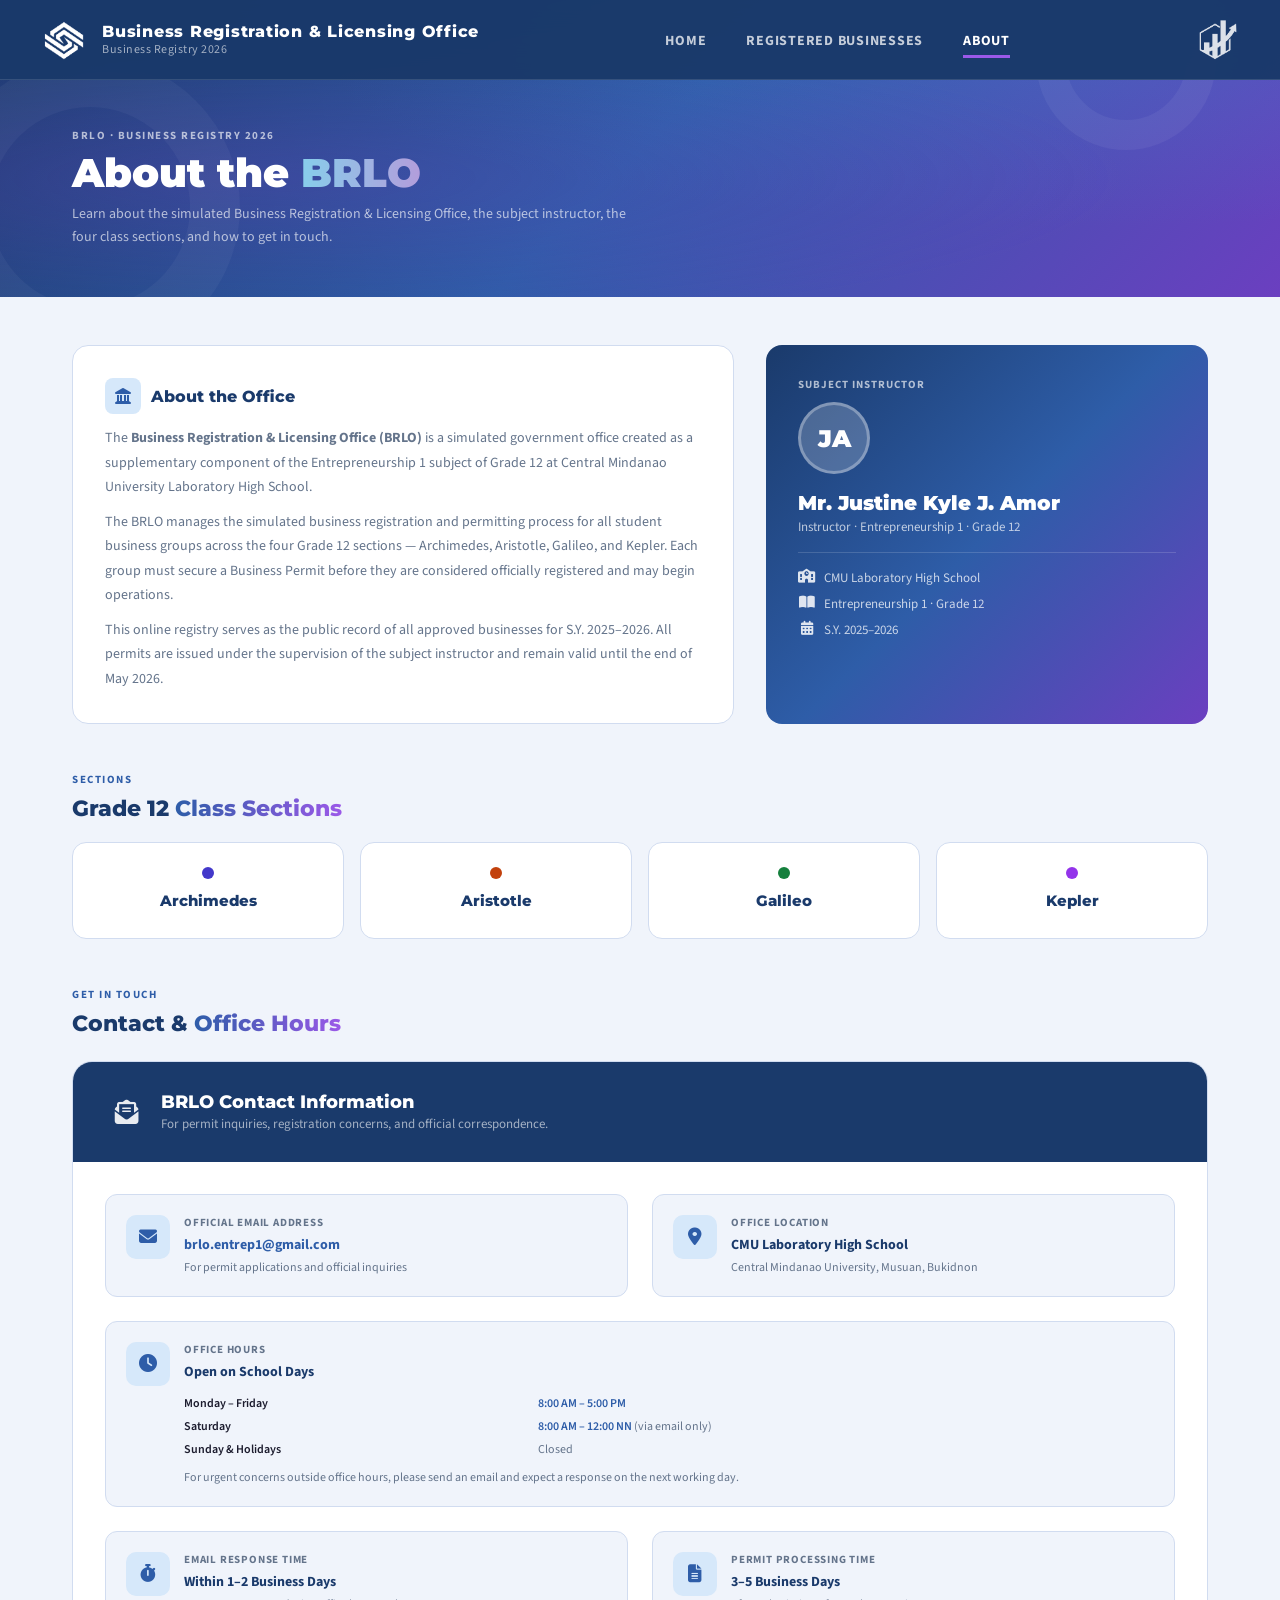
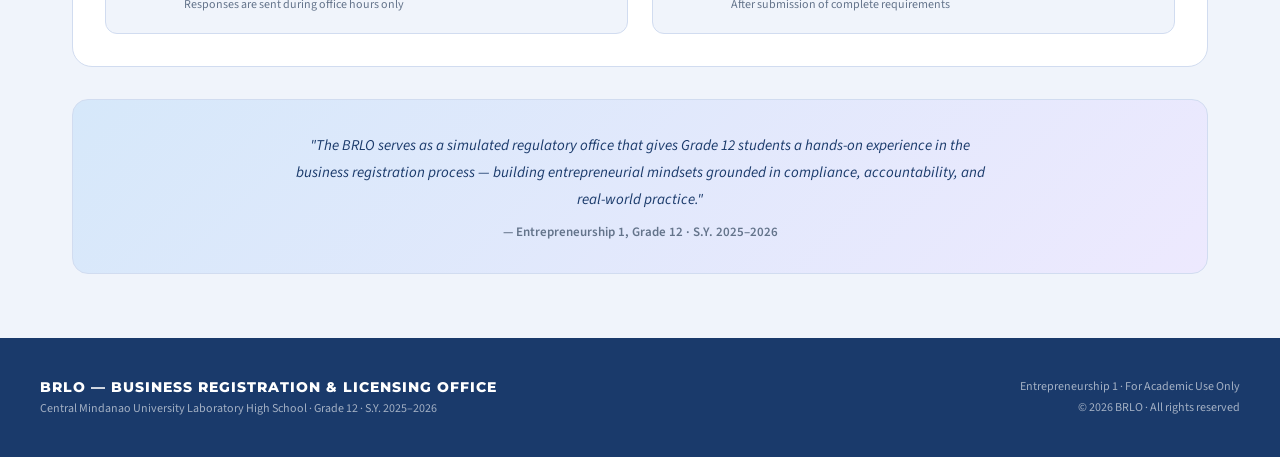
==== about.html @ f9e76e7f "change text in about page" ====
<!DOCTYPE html>
<html lang="en">
<head>
  <meta charset="UTF-8" />
  <meta name="viewport" content="width=device-width, initial-scale=1.0"/>
  <title>About — BRLO 2026</title>
  <link rel="preconnect" href="https://fonts.googleapis.com">
  <link href="https://fonts.googleapis.com/css2?family=Montserrat:wght@400;500;600;700;800;900&family=Source+Sans+3:ital,wght@0,300;0,400;0,600;1,400&display=swap" rel="stylesheet">
  <link rel="stylesheet" href="https://cdnjs.cloudflare.com/ajax/libs/font-awesome/6.5.0/css/all.min.css">
  <link rel="stylesheet" href="css/style.css">
  <link rel="stylesheet" href="css/about.css">
  <link rel="apple-touch-icon" sizes="180x180" href="favicon_io/apple-touch-icon.png">
  <link rel="icon" type="image/png" sizes="32x32" href="favicon_io/favicon-32x32.png">
  <link rel="icon" type="image/png" sizes="16x16" href="favicon_io/favicon-16x16.png">
  <link rel="manifest" href="favicon_io/site.webmanifest">
</head>
<body>

  <!-- ═══════ NAVBAR ═══════ -->
  <nav>
    <a href="index.html" class="nav-brand">
      <img src="logo/brlo-logo.png" alt="BRLO" class="nav-logo" onerror="this.style.display='none'">
      <div class="nav-brand-text">
        <span>Business Registration &amp; Licensing Office</span>
        <span>Business Registry 2026</span>
      </div>
    </a>

    <ul class="nav-links">
      <li><a href="index.html"    data-page="index.html">Home</a></li>
      <li><a href="registry.html" data-page="registry.html">Registered Businesses</a></li>
      <li><a href="about.html"    data-page="about.html">About</a></li>
    </ul>

    <img src="logo/entrep-logo.png" alt="Entrep" class="nav-right-logo" onerror="this.style.display='none'">
  </nav>


  <!-- ═══════ PAGE HEADER ═══════ -->
  <div class="page-header">
    <div class="page-header-geo"></div>
    <div class="page-header-geo2"></div>
    <div class="page-header-inner">
      <div class="page-header-eyebrow">BRLO · Business Registry 2026</div>
      <h1>About the <span>BRLO</span></h1>
      <p class="page-header-sub">
        Learn about the simulated Business Registration &amp; Licensing Office,
        the subject instructor, the four class sections, and how to get in touch.
      </p>
    </div>
  </div>


  <!-- ═══════ MAIN CONTENT ═══════ -->
  <main class="about-main">

    <!-- ── About + Instructor ──────────────────────── -->
    <div class="about-grid">

      <!-- About card -->
      <div class="about-card">
        <div class="about-card-title">
          <div class="icon"><i class="fa-solid fa-landmark"></i></div>
          About the Office
        </div>
        <p>
          The <strong>Business Registration &amp; Licensing Office (BRLO)</strong> is a simulated
          government office created as a supplementary component of the Entrepreneurship 1 subject of
          Grade 12 at Central Mindanao University Laboratory High School.
        </p>
        <p>
          The BRLO manages the simulated business registration and permitting process for all
          student business groups across the four Grade 12 sections — Archimedes, Aristotle,
          Galileo, and Kepler. Each group must secure a Business Permit before they are
          considered officially registered and may begin operations.
        </p>
        <p>
          This online registry serves as the public record of all approved businesses for
          S.Y. 2025–2026. All permits are issued under the supervision of the subject instructor
          and remain valid until the end of May 2026.
        </p>
      </div>

      <!-- Instructor card -->
      <div class="instructor-card">
        <div>
          <div class="instructor-label">Subject Instructor</div>
          <div class="instructor-avatar" style="margin-top: 10px;">JA</div>
        </div>
        <div>
          <div class="instructor-name">Mr. Justine Kyle J. Amor</div>
          <div class="instructor-role">Instructor · Entrepreneurship 1 · Grade 12</div>
        </div>
        <hr class="instructor-divider">
        <div class="instructor-meta">
          <div class="instructor-meta-item">
            <span class="meta-icon"><i class="fa-solid fa-school"></i></span>
            <span>CMU Laboratory High School</span>
          </div>
          <div class="instructor-meta-item">
            <span class="meta-icon"><i class="fa-solid fa-book-open"></i></span>
            <span>Entrepreneurship 1 · Grade 12</span>
          </div>
          <div class="instructor-meta-item">
            <span class="meta-icon"><i class="fa-solid fa-calendar-days"></i></span>
            <span>S.Y. 2025–2026</span>
          </div>
        </div>
      </div>

    </div>


    <!-- ── Class Sections ──────────────────────────── -->
    <div class="section-eyebrow">Sections</div>
    <h2 class="section-title" style="margin-bottom: 1.25rem;">
      Grade 12 <span>Class Sections</span>
    </h2>

    <div class="sections-grid">
      <div class="section-card">
        <div class="section-card-dot Archimedes"></div>
        <div class="section-card-name">Archimedes</div>
      </div>
      <div class="section-card">
        <div class="section-card-dot Aristotle"></div>
        <div class="section-card-name">Aristotle</div>
      </div>
      <div class="section-card">
        <div class="section-card-dot Galileo"></div>
        <div class="section-card-name">Galileo</div>
      </div>
      <div class="section-card">
        <div class="section-card-dot Kepler"></div>
        <div class="section-card-name">Kepler</div>
      </div>
    </div>


    <!-- ── Contact Section ─────────────────────────── -->
    <div id="contact" style="scroll-margin-top: 96px;">
      <div class="section-eyebrow" style="margin-bottom: 8px;">Get in Touch</div>
      <h2 class="section-title" style="margin-bottom: 1.5rem;">
        Contact &amp; <span>Office Hours</span>
      </h2>
    </div>

    <div class="contact-section">
      <div class="contact-header">
        <div class="contact-header-icon"><i class="fa-solid fa-envelope-open-text"></i></div>
        <div>
          <h2>BRLO Contact Information</h2>
          <p>For permit inquiries, registration concerns, and official correspondence.</p>
        </div>
      </div>

      <div class="contact-body">

        <!-- Email -->
        <div class="contact-item">
          <div class="contact-item-icon"><i class="fa-solid fa-envelope"></i></div>
          <div>
            <div class="contact-item-label">Official Email Address</div>
            <div class="contact-item-value">
              <a href="mailto:brlo.entrep1@gmail.com">brlo.entrep1@gmail.com</a>
            </div>
            <div class="contact-item-sub">For permit applications and official inquiries</div>
          </div>
        </div>

        <!-- Location -->
        <div class="contact-item">
          <div class="contact-item-icon"><i class="fa-solid fa-location-dot"></i></div>
          <div>
            <div class="contact-item-label">Office Location</div>
            <div class="contact-item-value">CMU Laboratory High School</div>
            <div class="contact-item-sub">Central Mindanao University, Musuan, Bukidnon</div>
          </div>
        </div>

        <!-- Office Hours -->
        <div class="contact-item" style="grid-column: 1 / -1;">
          <div class="contact-item-icon"><i class="fa-solid fa-clock"></i></div>
          <div style="flex: 1;">
            <div class="contact-item-label">Office Hours</div>
            <div class="contact-item-value" style="margin-bottom: 10px;">
              Open on School Days
            </div>
            <table class="hours-table">
              <tr>
                <td>Monday – Friday</td>
                <td>8:00 AM – 5:00 PM</td>
              </tr>
              <tr>
                <td>Saturday</td>
                <td>8:00 AM – 12:00 NN <span style="color:var(--muted); font-weight:400;">(via email only)</span></td>
              </tr>
              <tr>
                <td>Sunday &amp; Holidays</td>
                <td style="color: var(--muted); font-weight: 400;">Closed</td>
              </tr>
            </table>
            <div class="contact-item-sub" style="margin-top: 8px;">
              For urgent concerns outside office hours, please send an email and expect a response on the next working day.
            </div>
          </div>
        </div>

        <!-- Response time -->
        <div class="contact-item">
          <div class="contact-item-icon"><i class="fa-solid fa-stopwatch"></i></div>
          <div>
            <div class="contact-item-label">Email Response Time</div>
            <div class="contact-item-value">Within 1–2 Business Days</div>
            <div class="contact-item-sub">Responses are sent during office hours only</div>
          </div>
        </div>

        <!-- Permit processing -->
        <div class="contact-item">
          <div class="contact-item-icon"><i class="fa-solid fa-file-lines"></i></div>
          <div>
            <div class="contact-item-label">Permit Processing Time</div>
            <div class="contact-item-value">3–5 Business Days</div>
            <div class="contact-item-sub">After submission of complete requirements</div>
          </div>
        </div>

      </div>
    </div>


    <!-- ── Mission Banner ──────────────────────────── -->
    <div class="mission-banner">
      <p>
        "The BRLO serves as a simulated regulatory office that gives Grade 12 students
        a hands-on experience in the business registration process — building entrepreneurial
        mindsets grounded in compliance, accountability, and real-world practice."
      </p>
      <cite>— Entrepreneurship 1, Grade 12 · S.Y. 2025–2026</cite>
    </div>

  </main>


  <!-- ═══════ FOOTER ═══════ -->
  <footer>
    <div class="footer-inner">
      <div class="footer-brand">
        <strong>BRLO — BUSINESS REGISTRATION &amp; LICENSING OFFICE</strong>
        <span>Central Mindanao University Laboratory High School · Grade 12 · S.Y. 2025–2026</span>
      </div>
      <div class="footer-right">
        <p>Entrepreneurship 1 · For Academic Use Only</p>
        <p style="margin-top: 4px;">© 2026 BRLO · All rights reserved</p>
      </div>
    </div>
  </footer>

  <script src="js/main.js"></script>
</body>
</html>
---- css/style.css ----
/* ═══════════════════════════════════════════════════
   style.css — BRLO Global Stylesheet
   Shared across all pages: reset, variables, nav, footer
   ═══════════════════════════════════════════════════ */

/* ── RESET & BASE ─────────────────────────────────── */
*, *::before, *::after {
  box-sizing: border-box;
  margin: 0;
  padding: 0;
}
html { scroll-behavior: smooth; }
body {
  font-family: 'Source Sans 3', sans-serif;
  background: #F0F4FB;
  color: #1C1C2E;
  min-height: 100vh;
  display: flex;
  flex-direction: column;
}

/* ── CSS VARIABLES ────────────────────────────────── */
:root {
  --navy:       #1A3A6B;
  --blue:       #2E5DA8;
  --sky:        #4A90D9;
  --purple:     #6B3FC0;
  --violet:     #9B59E8;
  --light-blue: #D6E8FA;
  --bg:         #F0F4FB;
  --white:      #FFFFFF;
  --text:       #1C1C2E;
  --muted:      #64748B;
  --border:     #D1DCF0;
  --card-bg:    #FFFFFF;
  --grad:       linear-gradient(135deg, var(--navy) 0%, var(--blue) 50%, var(--purple) 100%);
  --grad-text:  linear-gradient(90deg, #2E5DA8 0%, #9B59E8 100%);
}

/* ── NAVBAR ───────────────────────────────────────── */
nav {
  position: fixed;
  top: 0; left: 0; right: 0;
  z-index: 1000;
  background: rgba(26, 58, 107, 0.98);
  backdrop-filter: blur(16px);
  border-bottom: 1px solid rgba(255,255,255,0.12);
  padding: 0 2.5rem;
  height: 80px;
  display: flex;
  align-items: center;
  justify-content: space-between;
}

.nav-brand {
  display: flex;
  align-items: center;
  gap: 14px;
  text-decoration: none;
}
.nav-logo {
  width: 48px; height: 48px;
  object-fit: contain;
  filter: brightness(0) invert(1);
}
.nav-brand-text {
  display: flex;
  flex-direction: column;
  line-height: 1.2;
}
.nav-brand-text span:first-child {
  font-family: 'Montserrat', sans-serif;
  font-size: 16px;
  font-weight: 800;
  color: #fff;
  letter-spacing: 0.75px;
}
.nav-brand-text span:last-child {
  font-size: 12px;
  color: rgba(255,255,255,0.6);
  font-weight: 400;
  letter-spacing: 0.5px;
  margin-top: 2px;
}

.nav-links {
  display: flex;
  align-items: center;
  gap: 2.5rem;
  list-style: none;
}
.nav-links a {
  text-decoration: none;
  color: rgba(255,255,255,0.75);
  font-size: 14px;
  font-weight: 700;
  letter-spacing: 0.75px;
  text-transform: uppercase;
  transition: color 0.2s;
  padding: 6px 0;
}
.nav-links a:hover { color: #fff; }
.nav-links a.active {
  color: #fff;
  border-bottom: 3px solid var(--violet);
  padding-bottom: 4px;
}

.nav-right-logo {
  width: 44px; height: 44px;
  object-fit: contain;
  filter: brightness(0) invert(1);
  opacity: 0.85;
}

/* ── FOOTER ───────────────────────────────────────── */
footer {
  background: var(--navy);
  color: rgba(255,255,255,0.6);
  padding: 2.5rem 2rem;
  margin-top: auto;
}
.footer-inner {
  max-width: 1200px;
  margin: 0 auto;
  display: flex;
  align-items: center;
  justify-content: space-between;
  flex-wrap: wrap;
  gap: 1rem;
}
.footer-brand {
  display: flex;
  flex-direction: column;
  gap: 4px;
}
.footer-brand strong {
  font-family: 'Montserrat', sans-serif;
  font-size: 14px;
  font-weight: 800;
  color: white;
  letter-spacing: 1px;
}
.footer-brand span { font-size: 12px; }
.footer-right {
  font-size: 12px;
  text-align: right;
}

/* ── RESPONSIVE ───────────────────────────────────── */
@media (max-width: 900px) {
  nav { padding: 0 1.5rem; }
  .nav-links { gap: 1.75rem; }
  nav .nav-right-logo { display: none; }
}
@media (max-width: 640px) {
  nav { height: 72px; }
  .nav-links { gap: 1.25rem; }
  .nav-links a { font-size: 12px; }
  .nav-brand-text span:first-child { font-size: 13px; }
  .nav-brand-text span:last-child  { font-size: 11px; }
  .nav-logo { width: 40px; height: 40px; }
}
---- css/about.css ----
/* ═══════════════════════════════════════════════════
   about.css — About & Contact Page Styles
   ═══════════════════════════════════════════════════ */

/* ── PAGE HEADER ──────────────────────────────────── */
.page-header {
  padding-top: 80px;
  background: var(--grad);
  position: relative;
  overflow: hidden;
}
.page-header::before {
  content: '';
  position: absolute; inset: 0;
  background:
    radial-gradient(ellipse at 20% 60%, rgba(107,63,192,0.3) 0%, transparent 60%),
    radial-gradient(ellipse at 85% 20%, rgba(74,144,217,0.2) 0%, transparent 50%);
}
.page-header-geo {
  position: absolute; left: -60px; bottom: -60px;
  width: 300px; height: 300px;
  border: 50px solid rgba(255,255,255,0.04);
  border-radius: 50%;
}
.page-header-geo2 {
  position: absolute; right: 5%; top: -30px;
  width: 180px; height: 180px;
  border: 30px solid rgba(255,255,255,0.05);
  border-radius: 50%;
}
.page-header-inner {
  position: relative; z-index: 1;
  max-width: 1200px;
  margin: 0 auto;
  padding: 3rem 2rem;
}
.page-header-eyebrow {
  font-size: 11px; font-weight: 700;
  color: rgba(255,255,255,0.65);
  text-transform: uppercase; letter-spacing: 1.5px;
  margin-bottom: 8px;
}
.page-header h1 {
  font-family: 'Montserrat', sans-serif;
  font-size: clamp(1.75rem, 4vw, 2.5rem);
  font-weight: 900;
  color: #fff; line-height: 1.1;
  margin-bottom: 8px;
}
.page-header h1 span {
  background: linear-gradient(90deg, #87CEEB, #B39DDB);
  -webkit-background-clip: text;
  -webkit-text-fill-color: transparent;
  background-clip: text;
}
.page-header-sub {
  font-size: 14px;
  color: rgba(255,255,255,0.65);
  line-height: 1.65;
  max-width: 560px;
}

/* ── MAIN CONTENT ─────────────────────────────────── */
.about-main {
  max-width: 1200px;
  margin: 0 auto;
  padding: 3rem 2rem 4rem;
}

/* ── SECTION TITLE ────────────────────────────────── */
.section-eyebrow {
  font-size: 11px; font-weight: 700;
  color: var(--blue);
  text-transform: uppercase; letter-spacing: 1.5px;
  margin-bottom: 8px;
}
.section-title {
  font-family: 'Montserrat', sans-serif;
  font-size: 22px; font-weight: 800;
  color: var(--navy); margin-bottom: 1rem;
}
.section-title span {
  background: var(--grad-text);
  -webkit-background-clip: text;
  -webkit-text-fill-color: transparent;
  background-clip: text;
}
.section-desc {
  font-size: 15px; color: var(--muted);
  line-height: 1.8; max-width: 740px;
  margin-bottom: 2rem;
}

/* ── ABOUT GRID ───────────────────────────────────── */
.about-grid {
  display: grid;
  grid-template-columns: 3fr 2fr;
  gap: 2rem;
  margin-bottom: 3rem;
}

/* About card */
.about-card {
  background: var(--white);
  border: 1px solid var(--border);
  border-radius: 16px;
  padding: 2rem;
}
.about-card-title {
  font-family: 'Montserrat', sans-serif;
  font-size: 16px; font-weight: 800;
  color: var(--navy); margin-bottom: 12px;
  display: flex; align-items: center; gap: 10px;
}
.about-card-title .icon {
  width: 36px; height: 36px;
  background: var(--light-blue);
  border-radius: 8px;
  display: flex; align-items: center; justify-content: center;
  font-size: 16px; flex-shrink: 0;
}
/* Icon color inside the about card title box */
.about-card-title .icon i {
  color: var(--blue);
}
.about-card p {
  font-size: 14px; color: var(--muted); line-height: 1.75;
}
.about-card p + p { margin-top: 10px; }

/* Instructor card */
.instructor-card {
  background: var(--grad);
  border-radius: 16px;
  padding: 2rem;
  display: flex;
  flex-direction: column;
  gap: 1rem;
}
.instructor-avatar {
  width: 72px; height: 72px;
  border-radius: 50%;
  background: rgba(255,255,255,0.2);
  border: 3px solid rgba(255,255,255,0.3);
  display: flex; align-items: center; justify-content: center;
  font-family: 'Montserrat', sans-serif;
  font-size: 24px; font-weight: 900;
  color: white;
}
.instructor-label {
  font-size: 11px; font-weight: 700;
  color: rgba(255,255,255,0.65);
  text-transform: uppercase; letter-spacing: 1px;
}
.instructor-name {
  font-family: 'Montserrat', sans-serif;
  font-size: 20px; font-weight: 900;
  color: white; line-height: 1.1;
  margin-top: 2px;
}
.instructor-role {
  font-size: 13px;
  color: rgba(255,255,255,0.7);
  margin-top: 4px;
}
.instructor-divider {
  border: none;
  border-top: 1px solid rgba(255,255,255,0.15);
}
.instructor-meta {
  display: flex; flex-direction: column; gap: 8px;
}
.instructor-meta-item {
  display: flex; align-items: flex-start; gap: 8px;
  font-size: 13px; color: rgba(255,255,255,0.75);
}
.instructor-meta-item .meta-icon {
  font-size: 14px; flex-shrink: 0;
  width: 18px;
  display: flex; align-items: center; justify-content: center;
}
/* Icons on gradient background should be white */
.instructor-meta-item .meta-icon i {
  color: rgba(255,255,255,0.85);
}

/* ── SECTIONS GRID ────────────────────────────────── */
.sections-grid {
  display: grid;
  grid-template-columns: repeat(4, 1fr);
  gap: 1rem;
  margin-bottom: 3rem;
}
.section-card {
  background: var(--white);
  border: 1px solid var(--border);
  border-radius: 14px;
  padding: 1.5rem;
  text-align: center;
}
.section-card-dot {
  width: 12px; height: 12px;
  border-radius: 50%;
  margin: 0 auto 12px;
}
.section-card-dot.Archimedes { background: #4338CA; }
.section-card-dot.Aristotle  { background: #C2410C; }
.section-card-dot.Galileo    { background: #15803D; }
.section-card-dot.Kepler     { background: #9333EA; }
.section-card-name {
  font-family: 'Montserrat', sans-serif;
  font-size: 15px; font-weight: 800;
  color: var(--navy); margin-bottom: 4px;
}
.section-card-label {
  font-size: 12px; color: var(--muted);
}

/* ── CONTACT SECTION ──────────────────────────────── */
.contact-section {
  background: var(--white);
  border: 1px solid var(--border);
  border-radius: 20px;
  overflow: hidden;
  margin-bottom: 2rem;
}
.contact-header {
  background: var(--navy);
  padding: 1.75rem 2rem;
  display: flex; align-items: center; gap: 12px;
}
.contact-header-icon {
  font-size: 1.5rem;
  width: 44px; height: 44px;
  display: flex; align-items: center; justify-content: center;
  flex-shrink: 0;
}
/* Header icon is on dark navy — should be white */
.contact-header-icon i {
  color: rgba(255,255,255,0.9);
}
.contact-header h2 {
  font-family: 'Montserrat', sans-serif;
  font-size: 18px; font-weight: 800;
  color: white;
}
.contact-header p {
  font-size: 13px; color: rgba(255,255,255,0.6);
  margin-top: 2px;
}

.contact-body {
  padding: 2rem;
  display: grid;
  grid-template-columns: 1fr 1fr;
  gap: 1.5rem;
}

.contact-item {
  display: flex; align-items: flex-start; gap: 14px;
  padding: 1.25rem;
  background: var(--bg);
  border-radius: 12px;
  border: 1px solid var(--border);
}
.contact-item-icon {
  width: 44px; height: 44px; flex-shrink: 0;
  border-radius: 10px;
  background: var(--light-blue);
  display: flex; align-items: center; justify-content: center;
  font-size: 18px;
}
/* Icons on light-blue background — use brand blue */
.contact-item-icon i {
  color: var(--blue);
}
.contact-item-label {
  font-size: 11px; font-weight: 700;
  color: var(--muted);
  text-transform: uppercase; letter-spacing: 0.8px;
  margin-bottom: 6px;
}
.contact-item-value {
  font-size: 14px; font-weight: 700;
  color: var(--navy); line-height: 1.4;
}
.contact-item-value a {
  color: var(--blue); text-decoration: none;
}
.contact-item-value a:hover { text-decoration: underline; }
.contact-item-sub {
  font-size: 12px; color: var(--muted); margin-top: 3px;
}

/* Office hours table */
.hours-table {
  width: 100%; border-collapse: collapse; margin-top: 8px;
}
.hours-table tr td {
  font-size: 12px; padding: 3px 0;
  color: var(--muted);
}
.hours-table tr td:first-child {
  font-weight: 600; color: var(--text); min-width: 100px;
}
.hours-table tr td:last-child {
  color: var(--blue); font-weight: 600;
}

/* ── MISSION BANNER ───────────────────────────────── */
.mission-banner {
  background: linear-gradient(135deg, var(--light-blue), #EDE9FE);
  border: 1px solid var(--border);
  border-radius: 16px;
  padding: 2rem;
  text-align: center;
}
.mission-banner p {
  font-size: 15px; color: var(--navy);
  line-height: 1.8; font-style: italic;
  max-width: 700px; margin: 0 auto;
}
.mission-banner cite {
  display: block; margin-top: 10px;
  font-size: 13px; color: var(--muted);
  font-style: normal; font-weight: 600;
}

/* ── RESPONSIVE ───────────────────────────────────── */
@media (max-width: 900px) {
  .about-grid { grid-template-columns: 1fr; }
  .sections-grid { grid-template-columns: repeat(2, 1fr); }
  .contact-body { grid-template-columns: 1fr; }
}
@media (max-width: 480px) {
  .sections-grid { grid-template-columns: 1fr 1fr; }
}
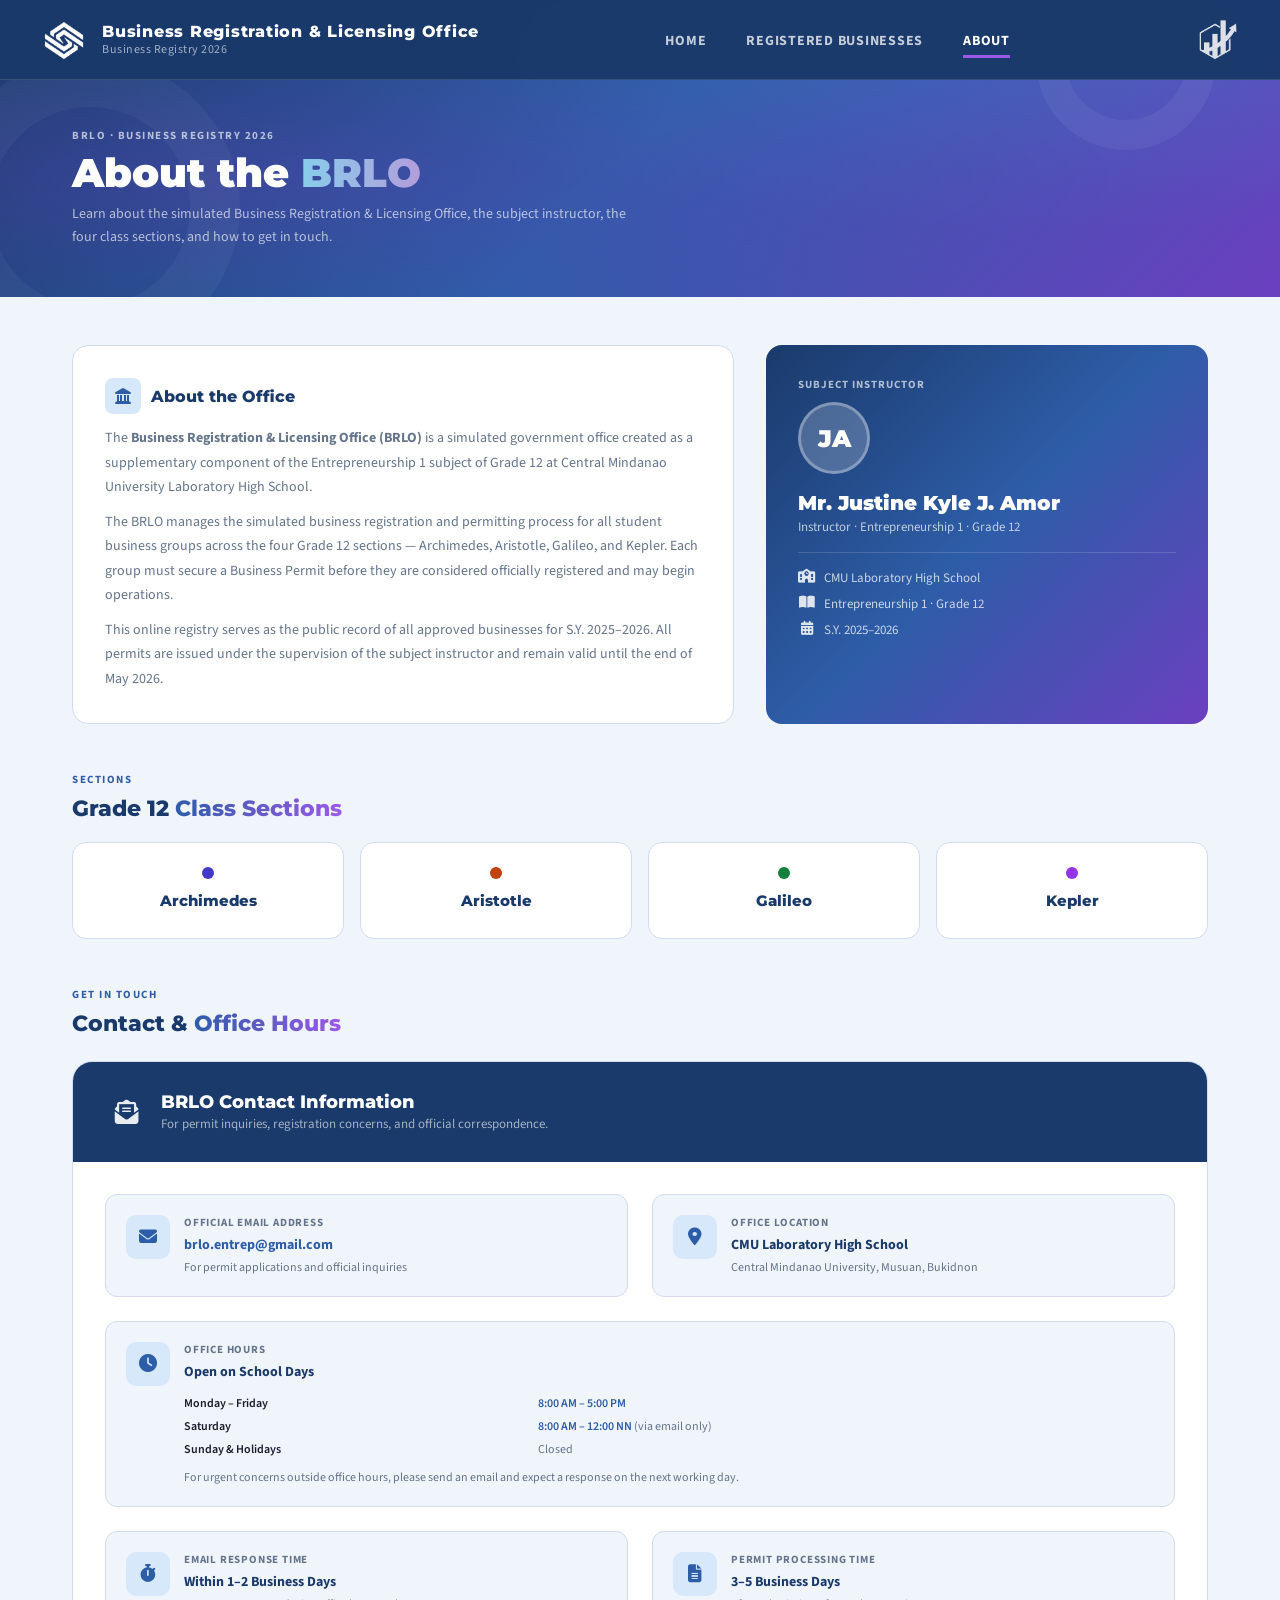
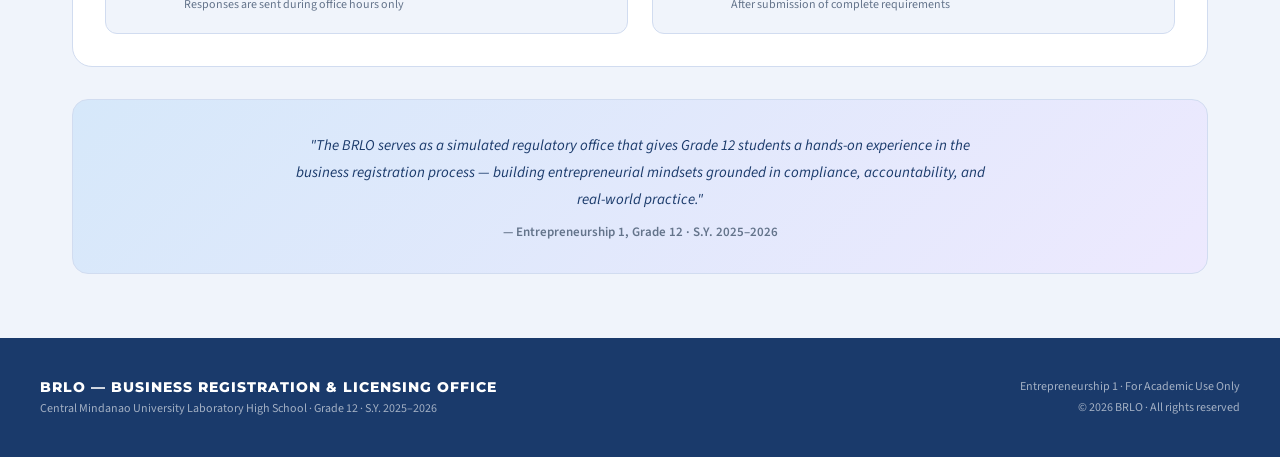
==== commit 14369469: "change email address" ====
--- a/about.html
+++ b/about.html
@@ -9,27 +9,29 @@
   <link rel="stylesheet" href="https://cdnjs.cloudflare.com/ajax/libs/font-awesome/6.5.0/css/all.min.css">
   <link rel="stylesheet" href="css/style.css">
   <link rel="stylesheet" href="css/about.css">
+  <link rel="stylesheet" href="css/hamburger.css">
   <link rel="apple-touch-icon" sizes="180x180" href="favicon_io/apple-touch-icon.png">
   <link rel="icon" type="image/png" sizes="32x32" href="favicon_io/favicon-32x32.png">
   <link rel="icon" type="image/png" sizes="16x16" href="favicon_io/favicon-16x16.png">
   <link rel="manifest" href="favicon_io/site.webmanifest">
 </head>
-<body>
+<body class="page-about">
 
   <!-- ═══════ NAVBAR ═══════ -->
   <nav>
     <a href="index.html" class="nav-brand">
       <img src="logo/brlo-logo.png" alt="BRLO" class="nav-logo" onerror="this.style.display='none'">
       <div class="nav-brand-text">
-        <span>Business Registration &amp; Licensing Office</span>
-        <span>Business Registry 2026</span>
+        <span class="nav-title-full">Business Registration &amp; Licensing Office</span>
+        <span class="nav-title-short">BRLO</span>
+        <span class="nav-subtitle">Business Registry 2026</span>
       </div>
     </a>
 
     <ul class="nav-links">
-      <li><a href="index.html"    data-page="index.html">Home</a></li>
-      <li><a href="registry.html" data-page="registry.html">Registered Businesses</a></li>
-      <li><a href="about.html"    data-page="about.html">About</a></li>
+      <li><a href="index.html"    class="nav-link-home">Home</a></li>
+      <li><a href="registry.html" class="nav-link-registry">Registered Businesses</a></li>
+      <li><a href="about.html"    class="nav-link-about">About</a></li>
     </ul>
 
     <img src="logo/entrep-logo.png" alt="Entrep" class="nav-right-logo" onerror="this.style.display='none'">
@@ -162,7 +164,7 @@
           <div>
             <div class="contact-item-label">Official Email Address</div>
             <div class="contact-item-value">
-              <a href="mailto:brlo.entrep1@gmail.com">brlo.entrep1@gmail.com</a>
+              <a href="mailto:brlo.entrep1@gmail.com">brlo.entrep@gmail.com</a>
             </div>
             <div class="contact-item-sub">For permit applications and official inquiries</div>
           </div>
--- a/css/style.css
+++ b/css/style.css
@@ -99,12 +99,15 @@
   transition: color 0.2s;
   padding: 6px 0;
 }
-.nav-links a:hover { color: #fff; }
-.nav-links a.active {
+.page-home     .nav-link-home,
+.page-registry .nav-link-registry,
+.page-about    .nav-link-about {
   color: #fff;
   border-bottom: 3px solid var(--violet);
   padding-bottom: 4px;
 }
+
+.nav-title-short { display: none; }
 
 .nav-right-logo {
   width: 44px; height: 44px;
--- a/css/hamburger.css
+++ b/css/hamburger.css
@@ -0,0 +1,208 @@
+/* ═══════════════════════════════════════════════════
+   hamburger.css — Mobile Navigation
+   append this file in all HTML pages inside <head>
+   ═══════════════════════════════════════════════════ */
+
+/* Hide hamburger button on desktop */
+.nav-hamburger { display: none; }
+
+@media (max-width: 768px) {
+
+  /* ── NAV BAR — single row, no wrapping ─────────── */
+  nav {
+    height: 64px;
+    padding: 0 1.25rem;
+    display: flex;
+    align-items: center;
+    justify-content: space-between;
+    flex-wrap: nowrap;        /* CRITICAL — keeps brand + btn on one line */
+  }
+
+  /* Brand takes only what it needs */
+  .nav-brand {
+    flex: 1;
+    min-width: 0;             /* allows text to truncate if needed */
+    gap: 10px;
+  }
+
+  .nav-logo {
+    width: 36px; height: 36px;
+    flex-shrink: 0;
+  }
+
+  .nav-brand-text span:first-child {
+    font-size: 12px;
+    white-space: nowrap;
+    overflow: hidden;
+    text-overflow: ellipsis;
+  }
+
+  .nav-brand-text span:last-child {
+    font-size: 10px;
+  }
+
+  /* Hide the right logo */
+  .nav-right-logo { display: none !important; }
+
+  /* ── HAMBURGER BUTTON ───────────────────────────── */
+  .nav-hamburger {
+    display: flex;
+    flex-direction: column;
+    justify-content: center;
+    align-items: center;
+    gap: 5px;
+    width: 40px;
+    height: 40px;
+    min-width: 40px;          /* prevents shrinking */
+    background: rgba(255,255,255,0.1);
+    border: 1px solid rgba(255,255,255,0.2);
+    border-radius: 8px;
+    cursor: pointer;
+    padding: 0;
+    flex-shrink: 0;
+    margin-left: 12px;        /* space between brand and button */
+    transition: background 0.2s;
+  }
+  .nav-hamburger:hover { background: rgba(255,255,255,0.18); }
+
+  /* The three bars */
+  .nav-hamburger .bar {
+    display: block;
+    width: 20px;
+    height: 2px;
+    background: #fff;
+    border-radius: 2px;
+    transition: transform 0.25s, opacity 0.25s;
+    transform-origin: center;
+  }
+
+  /* Animate into X when open */
+  .nav-hamburger.is-open .bar:nth-child(1) {
+    transform: translateY(7px) rotate(45deg);
+  }
+  .nav-hamburger.is-open .bar:nth-child(2) {
+    opacity: 0;
+    transform: scaleX(0);
+  }
+  .nav-hamburger.is-open .bar:nth-child(3) {
+    transform: translateY(-7px) rotate(-45deg);
+  }
+
+  /* ── NAV LINKS — hidden panel, slides down ──────── */
+  .nav-links {
+    display: none;
+    flex-direction: column;
+    align-items: stretch;
+    gap: 0;
+    list-style: none;
+
+    /* Full-width panel fixed under the navbar */
+    position: fixed;
+    top: 64px;
+    left: 0;
+    right: 0;
+    background: rgba(22, 48, 90, 0.99);
+    backdrop-filter: blur(16px);
+    -webkit-backdrop-filter: blur(16px);
+    border-top: 1px solid rgba(255,255,255,0.1);
+    padding: 0.5rem 0 1.25rem;
+    z-index: 999;
+    box-shadow: 0 12px 40px rgba(0,0,0,0.3);
+  }
+
+  .nav-links.mobile-open { display: flex; }
+
+  /* Each list item */
+  .nav-links li { width: 100%; }
+
+  .nav-links a {
+    display: block;
+    padding: 16px 1.5rem;
+    font-size: 14px;
+    font-weight: 700;
+    letter-spacing: 0.75px;
+    text-transform: uppercase;
+    color: rgba(255,255,255,0.75);
+    text-decoration: none;
+    border-bottom: 1px solid rgba(255,255,255,0.07);
+    transition: background 0.15s, color 0.15s;
+  }
+
+  .nav-links li:last-child a {
+    border-bottom: none;
+  }
+
+  .nav-links a:hover {
+    background: rgba(255,255,255,0.06);
+    color: #fff;
+  }
+
+  /* ── ACTIVE STATE — mobile uses left bar ────────── */
+  /* page-body class approach — works with no JS */
+  .page-home     .nav-link-home,
+  .page-registry .nav-link-registry,
+  .page-about    .nav-link-about {
+    color: #fff;
+    border-left: 4px solid var(--violet);
+    padding-left: calc(1.5rem - 4px);
+    background: rgba(155, 89, 232, 0.1);
+    border-bottom: 1px solid rgba(255,255,255,0.07);
+  }
+
+  /* ── FOOTER — mobile fix ────────────────────────── */
+footer {
+  padding: 2rem 1.25rem;
+}
+
+.footer-inner {
+  flex-direction: column;
+  align-items: center;
+  text-align: center;
+  gap: 0.75rem;
+}
+
+.footer-brand {
+  align-items: center;
+}
+
+.footer-brand strong {
+  font-size: 12px;
+  letter-spacing: 0.5px;
+  line-height: 1.4;
+}
+
+.footer-brand span {
+  font-size: 11px;
+  line-height: 1.5;
+}
+
+.footer-right {
+  text-align: center;
+  font-size: 11px;
+}
+
+.footer-right p + p {
+  margin-top: 2px;
+}
+
+}
+
+@media (max-width: 390px) {
+    /* Show short title, hide long title on mobile */
+.nav-title-full  { display: none; }
+.nav-title-short {
+    display: block;
+  font-family: 'Montserrat', sans-serif;
+  font-size: 14px;
+  font-weight: 800;
+  color: #fff;
+  letter-spacing: 1px;
+  line-height: 1.2;
+}
+.nav-subtitle {
+  font-size: 10px;
+  color: rgba(255,255,255,0.6);
+  font-weight: 400;
+  letter-spacing: 0.5px;
+}
+}
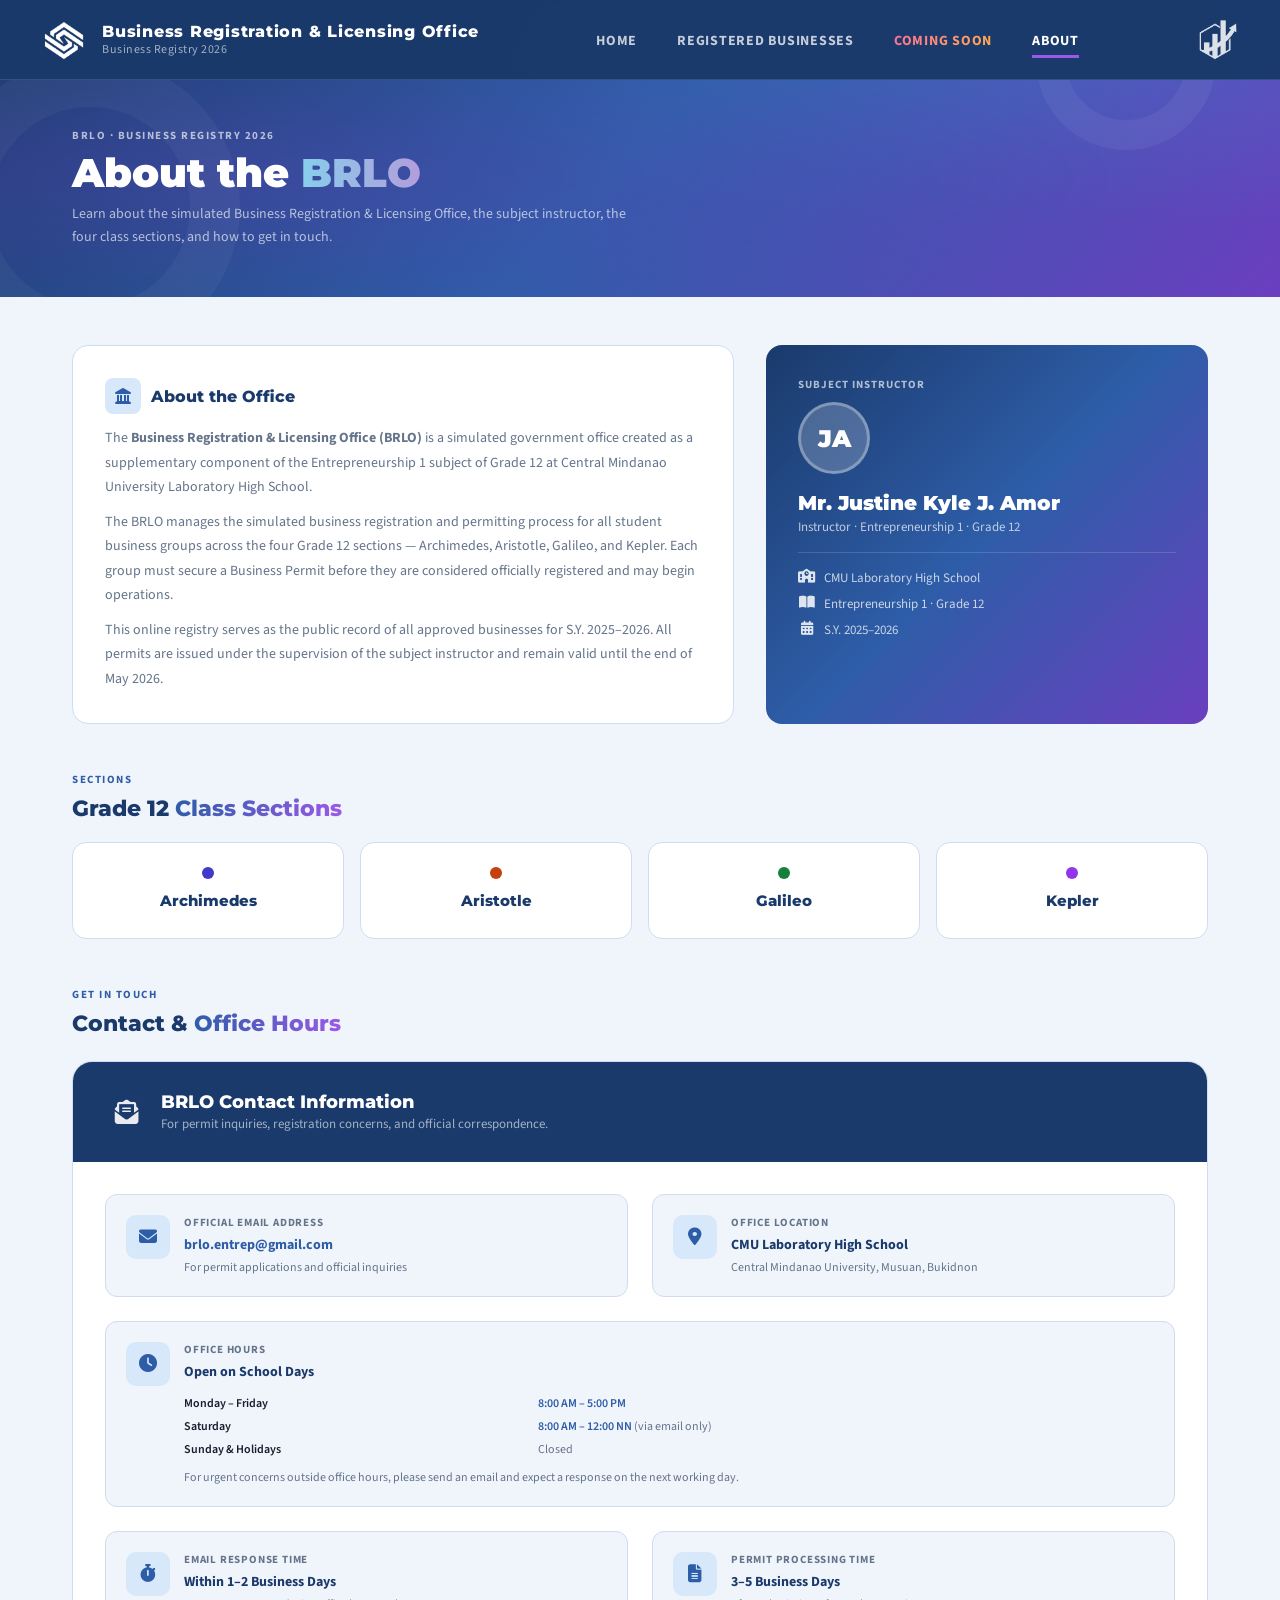
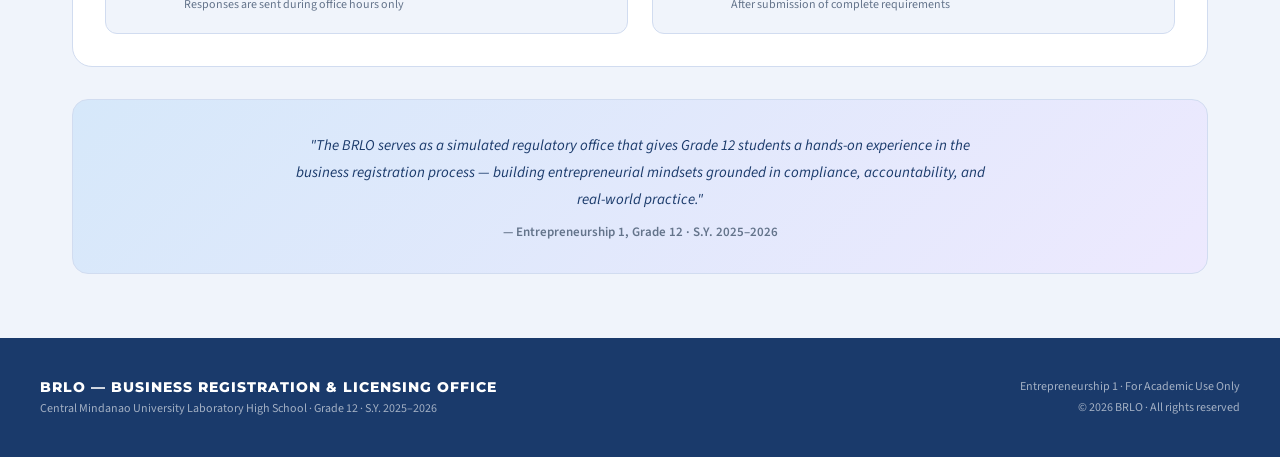
==== commit 7345c8b9: "added new awards page masked by a coming soon front" ====
--- a/about.html
+++ b/about.html
@@ -9,6 +9,7 @@
   <link rel="stylesheet" href="https://cdnjs.cloudflare.com/ajax/libs/font-awesome/6.5.0/css/all.min.css">
   <link rel="stylesheet" href="css/style.css">
   <link rel="stylesheet" href="css/about.css">
+  <link rel="stylesheet" href="coming-soon.css">
   <link rel="stylesheet" href="css/hamburger.css">
   <link rel="apple-touch-icon" sizes="180x180" href="favicon_io/apple-touch-icon.png">
   <link rel="icon" type="image/png" sizes="32x32" href="favicon_io/favicon-32x32.png">
@@ -31,6 +32,7 @@
     <ul class="nav-links">
       <li><a href="index.html"    class="nav-link-home">Home</a></li>
       <li><a href="registry.html" class="nav-link-registry">Registered Businesses</a></li>
+      <li><a href="awards.html"   class="nav-link-awards">Coming Soon</a></li>
       <li><a href="about.html"    class="nav-link-about">About</a></li>
     </ul>
 
--- a/css/style.css
+++ b/css/style.css
@@ -101,7 +101,8 @@
 }
 .page-home     .nav-link-home,
 .page-registry .nav-link-registry,
-.page-about    .nav-link-about {
+.page-about    .nav-link-about,
+.page-awards   .nav-link-awards {
   color: #fff;
   border-bottom: 3px solid var(--violet);
   padding-bottom: 4px;
--- a/coming-soon.css
+++ b/coming-soon.css
@@ -0,0 +1,432 @@
+/* ═══════════════════════════════════════════════════
+   coming-soon.css — Coming Soon Teaser
+   ═══════════════════════════════════════════════════ */
+
+/* ─── Coming Soon Nav Link Styling (Global) ─── */
+.nav-link-awards {
+  background: linear-gradient(135deg, #ff6b9d 0%, #FFB347 100%);
+  -webkit-background-clip: text;
+  -webkit-text-fill-color: transparent;
+  background-clip: text;
+  font-weight: 700 !important;
+}
+
+.page-awards-coming {
+  min-height: 100vh;
+  display: flex;
+  align-items: center;
+  justify-content: center;
+  background: linear-gradient(135deg, var(--bg) 0%, #e8ecf8 100%);
+  overflow: visible;
+  position: relative;
+  padding: 60px 20px;
+}
+
+/* ─── Animated Background Elements ─── */
+.coming-soon-bg {
+  position: fixed;
+  top: 0;
+  left: 0;
+  width: 100%;
+  height: 100%;
+  z-index: -1;
+  overflow: hidden;
+}
+
+.coming-soon-geo {
+  position: absolute;
+  opacity: 0.08;
+  pointer-events: none;
+}
+
+.coming-soon-geo-1 {
+  width: 300px;
+  height: 300px;
+  background: #6B3FC0;
+  border-radius: 40% 60% 70% 30% / 40% 50% 60% 50%;
+  top: -100px;
+  right: -100px;
+  animation: float 6s ease-in-out infinite;
+}
+
+.coming-soon-geo-2 {
+  width: 250px;
+  height: 250px;
+  background: #2E5DA8;
+  border-radius: 60% 40% 30% 70% / 60% 30% 70% 40%;
+  bottom: -80px;
+  left: -80px;
+  animation: float 8s ease-in-out infinite reverse;
+}
+
+.coming-soon-geo-3 {
+  width: 200px;
+  height: 200px;
+  background: #ff6b9d;
+  border-radius: 30% 70% 70% 30% / 30% 30% 70% 70%;
+  top: 50%;
+  left: 10%;
+  animation: float 7s ease-in-out infinite;
+}
+
+@keyframes float {
+  0%, 100% {
+    transform: translateY(0px) rotate(0deg);
+  }
+  50% {
+    transform: translateY(-30px) rotate(5deg);
+  }
+}
+
+/* ─── Coming Soon Container ─── */
+.coming-soon-container {
+  position: relative;
+  z-index: 10;
+  max-width: 700px;
+  width: 90%;
+  text-align: center;
+  padding: 60px 40px;
+  background: rgba(255, 255, 255, 0.95);
+  border-radius: 20px;
+  box-shadow: 0 20px 60px rgba(0, 0, 0, 0.1);
+  backdrop-filter: blur(10px);
+  border: 1px solid rgba(255, 255, 255, 0.5);
+  animation: slideUp 0.8s ease-out;
+}
+
+@keyframes slideUp {
+  from {
+    opacity: 0;
+    transform: translateY(30px);
+  }
+  to {
+    opacity: 1;
+    transform: translateY(0);
+  }
+}
+
+/* ─── Icon/Trophy ─── */
+.coming-soon-icon {
+  margin-bottom: 30px;
+}
+
+.coming-soon-icon i {
+  font-size: 80px;
+  background: linear-gradient(135deg, #2E5DA8 0%, #6B3FC0 100%);
+  -webkit-background-clip: text;
+  -webkit-text-fill-color: transparent;
+  background-clip: text;
+  animation: pulse 2s ease-in-out infinite;
+}
+
+@keyframes pulse {
+  0%, 100% {
+    transform: scale(1);
+  }
+  50% {
+    transform: scale(1.1);
+  }
+}
+
+/* ─── Title ─── */
+.coming-soon-title {
+  font-size: 3rem;
+  font-weight: 800;
+  margin-bottom: 15px;
+  background: linear-gradient(135deg, #2E5DA8 0%, #6B3FC0 100%);
+  -webkit-background-clip: text;
+  -webkit-text-fill-color: transparent;
+  background-clip: text;
+  line-height: 1.2;
+}
+
+.coming-soon-subtitle {
+  font-size: 1.3rem;
+  color: #6B3FC0;
+  font-weight: 600;
+  margin-bottom: 30px;
+  letter-spacing: 1px;
+}
+
+/* ─── Description ─── */
+.coming-soon-description {
+  font-size: 1.05rem;
+  color: #5a5a7a;
+  line-height: 1.8;
+  margin-bottom: 40px;
+  font-family: 'Source Sans 3', sans-serif;
+}
+
+.coming-soon-description strong {
+  color: #2E5DA8;
+  font-weight: 600;
+}
+
+/* ─── Highlight Boxes ─── */
+.coming-soon-highlights {
+  display: grid;
+  grid-template-columns: 1fr 1fr;
+  gap: 20px;
+  margin-bottom: 40px;
+}
+
+.highlight-item {
+  background: linear-gradient(135deg, rgba(46, 93, 168, 0.05) 0%, rgba(107, 63, 192, 0.05) 100%);
+  padding: 20px;
+  border-radius: 12px;
+  border: 2px solid #e0e0f0;
+  transition: all 0.3s ease;
+}
+
+.highlight-item:hover {
+  border-color: #6B3FC0;
+  transform: translateY(-5px);
+  box-shadow: 0 10px 30px rgba(107, 63, 192, 0.15);
+}
+
+.highlight-item i {
+  font-size: 2rem;
+  background: linear-gradient(135deg, #2E5DA8 0%, #6B3FC0 100%);
+  -webkit-background-clip: text;
+  -webkit-text-fill-color: transparent;
+  background-clip: text;
+  display: block;
+  margin-bottom: 10px;
+}
+
+.highlight-item-title {
+  font-weight: 600;
+  color: #2E5DA8;
+  font-size: 0.95rem;
+  margin-bottom: 5px;
+}
+
+.highlight-item-text {
+  font-size: 0.85rem;
+  color: #7a7a8c;
+}
+
+/* ─── Notify Button ─── */
+.coming-soon-cta {
+  display: flex;
+  gap: 15px;
+  margin-bottom: 35px;
+  flex-wrap: wrap;
+  justify-content: center;
+}
+
+.notify-btn {
+  background: linear-gradient(135deg, #2E5DA8 0%, #6B3FC0 100%);
+  color: white;
+  border: none;
+  padding: 14px 35px;
+  font-size: 1rem;
+  font-weight: 600;
+  border-radius: 8px;
+  cursor: pointer;
+  transition: all 0.3s ease;
+  box-shadow: 0 10px 30px rgba(107, 63, 192, 0.3);
+  font-family: 'Montserrat', sans-serif;
+  text-decoration: none;
+}
+
+.notify-btn:hover {
+  transform: translateY(-3px);
+  box-shadow: 0 15px 40px rgba(107, 63, 192, 0.4);
+}
+
+.notify-btn:active {
+  transform: translateY(-1px);
+}
+
+.back-btn {
+  background: white;
+  color: #2E5DA8;
+  border: 2px solid #2E5DA8;
+  padding: 12px 35px;
+  font-size: 1rem;
+  font-weight: 600;
+  border-radius: 8px;
+  cursor: pointer;
+  transition: all 0.3s ease;
+  text-decoration: none;
+  display: inline-block;
+  font-family: 'Montserrat', sans-serif;
+}
+
+.back-btn:hover {
+  background: #f8f9fd;
+  transform: translateY(-3px);
+}
+
+/* ─── Countdown Timer (Optional) ─── */
+.coming-soon-countdown {
+  background: linear-gradient(135deg, rgba(46, 93, 168, 0.08) 0%, rgba(107, 63, 192, 0.08) 100%);
+  padding: 25px;
+  border-radius: 12px;
+  margin-top: 35px;
+  border: 2px solid #e0e0f0;
+}
+
+.countdown-label {
+  font-size: 0.9rem;
+  color: #7a7a8c;
+  text-transform: uppercase;
+  letter-spacing: 1px;
+  margin-bottom: 15px;
+  font-weight: 600;
+}
+
+.countdown-timer {
+  display: flex;
+  justify-content: center;
+  gap: 15px;
+  flex-wrap: wrap;
+}
+
+.countdown-item {
+  display: flex;
+  flex-direction: column;
+  align-items: center;
+}
+
+.countdown-number {
+  font-size: 2rem;
+  font-weight: 800;
+  background: linear-gradient(135deg, #2E5DA8 0%, #6B3FC0 100%);
+  -webkit-background-clip: text;
+  -webkit-text-fill-color: transparent;
+  background-clip: text;
+}
+
+.countdown-label-item {
+  font-size: 0.75rem;
+  color: #7a7a8c;
+  text-transform: uppercase;
+  font-weight: 600;
+  letter-spacing: 0.5px;
+  margin-top: 5px;
+}
+
+/* ─── Footer Note ─── */
+.coming-soon-footer {
+  font-size: 0.9rem;
+  color: #9a9aac;
+  margin-top: 30px;
+  padding-top: 25px;
+  border-top: 1px solid #e0e0f0;
+}
+
+.coming-soon-footer strong {
+  color: #2E5DA8;
+}
+
+/* ─── Responsive ─── */
+@media (max-width: 768px) {
+  .coming-soon-container {
+    padding: 40px 25px;
+  }
+
+  .coming-soon-title {
+    font-size: 2.2rem;
+  }
+
+  .coming-soon-subtitle {
+    font-size: 1.1rem;
+  }
+
+  .coming-soon-highlights {
+    grid-template-columns: 1fr;
+  }
+
+  .coming-soon-cta {
+    flex-direction: column;
+  }
+
+  .notify-btn,
+  .back-btn {
+    width: 100%;
+  }
+
+  .countdown-timer {
+    gap: 10px;
+  }
+
+  .countdown-number {
+    font-size: 1.5rem;
+  }
+
+  /* Mobile menu Coming Soon link styling */
+  .nav-links .nav-link-awards {
+    background: linear-gradient(135deg, #ff6b9d 0%, #FFB347 100%);
+    -webkit-background-clip: text;
+    -webkit-text-fill-color: transparent;
+    background-clip: text;
+    display: block;
+    color: transparent;
+    font-weight: 700 !important;
+  }
+
+  /* Active state for Coming Soon page on mobile */
+  .page-awards-coming .nav-link-awards {
+    border-left: 4px solid #ff6b9d;
+    padding-left: calc(1.5rem - 4px);
+    background: linear-gradient(135deg, #ff6b9d 0%, #FFB347 100%);
+    -webkit-background-clip: text;
+    -webkit-text-fill-color: transparent;
+    background-clip: text;
+    backdrop-filter: blur(0);
+  }
+
+  .page-awards-coming .nav-link-awards {
+    background: linear-gradient(135deg, #ff6b9d 0%, #FFB347 100%);
+    -webkit-background-clip: text;
+    -webkit-text-fill-color: transparent;
+    background-clip: text;
+    border-left: 4px solid #ff6b9d;
+    padding-left: calc(1.5rem - 4px);
+    background-color: rgba(255, 107, 157, 0.1);
+    border-bottom: 1px solid rgba(255,255,255,0.07);
+  }
+}
+
+@media (max-width: 480px) {
+  .coming-soon-container {
+    padding: 30px 20px;
+  }
+
+  .coming-soon-icon i {
+    font-size: 60px;
+  }
+
+  .coming-soon-title {
+    font-size: 1.8rem;
+  }
+
+  .coming-soon-subtitle {
+    font-size: 1rem;
+  }
+
+  .coming-soon-description {
+    font-size: 0.95rem;
+  }
+}
+
+/* ─── Fiery Gradient for Coming Soon Nav Link ─── */
+.page-awards-coming .nav-link-awards {
+  background: linear-gradient(135deg, #ff6b35 0%, #ff2c2c 50%, #f7931e 100%);
+  -webkit-background-clip: text;
+  -webkit-text-fill-color: transparent;
+  background-clip: text;
+  font-weight: 600;
+  animation: fireGradient 3s ease-in-out infinite;
+}
+
+@keyframes fireGradient {
+  0%, 100% {
+    filter: brightness(1);
+  }
+  50% {
+    filter: brightness(1.2);
+  }
+}
